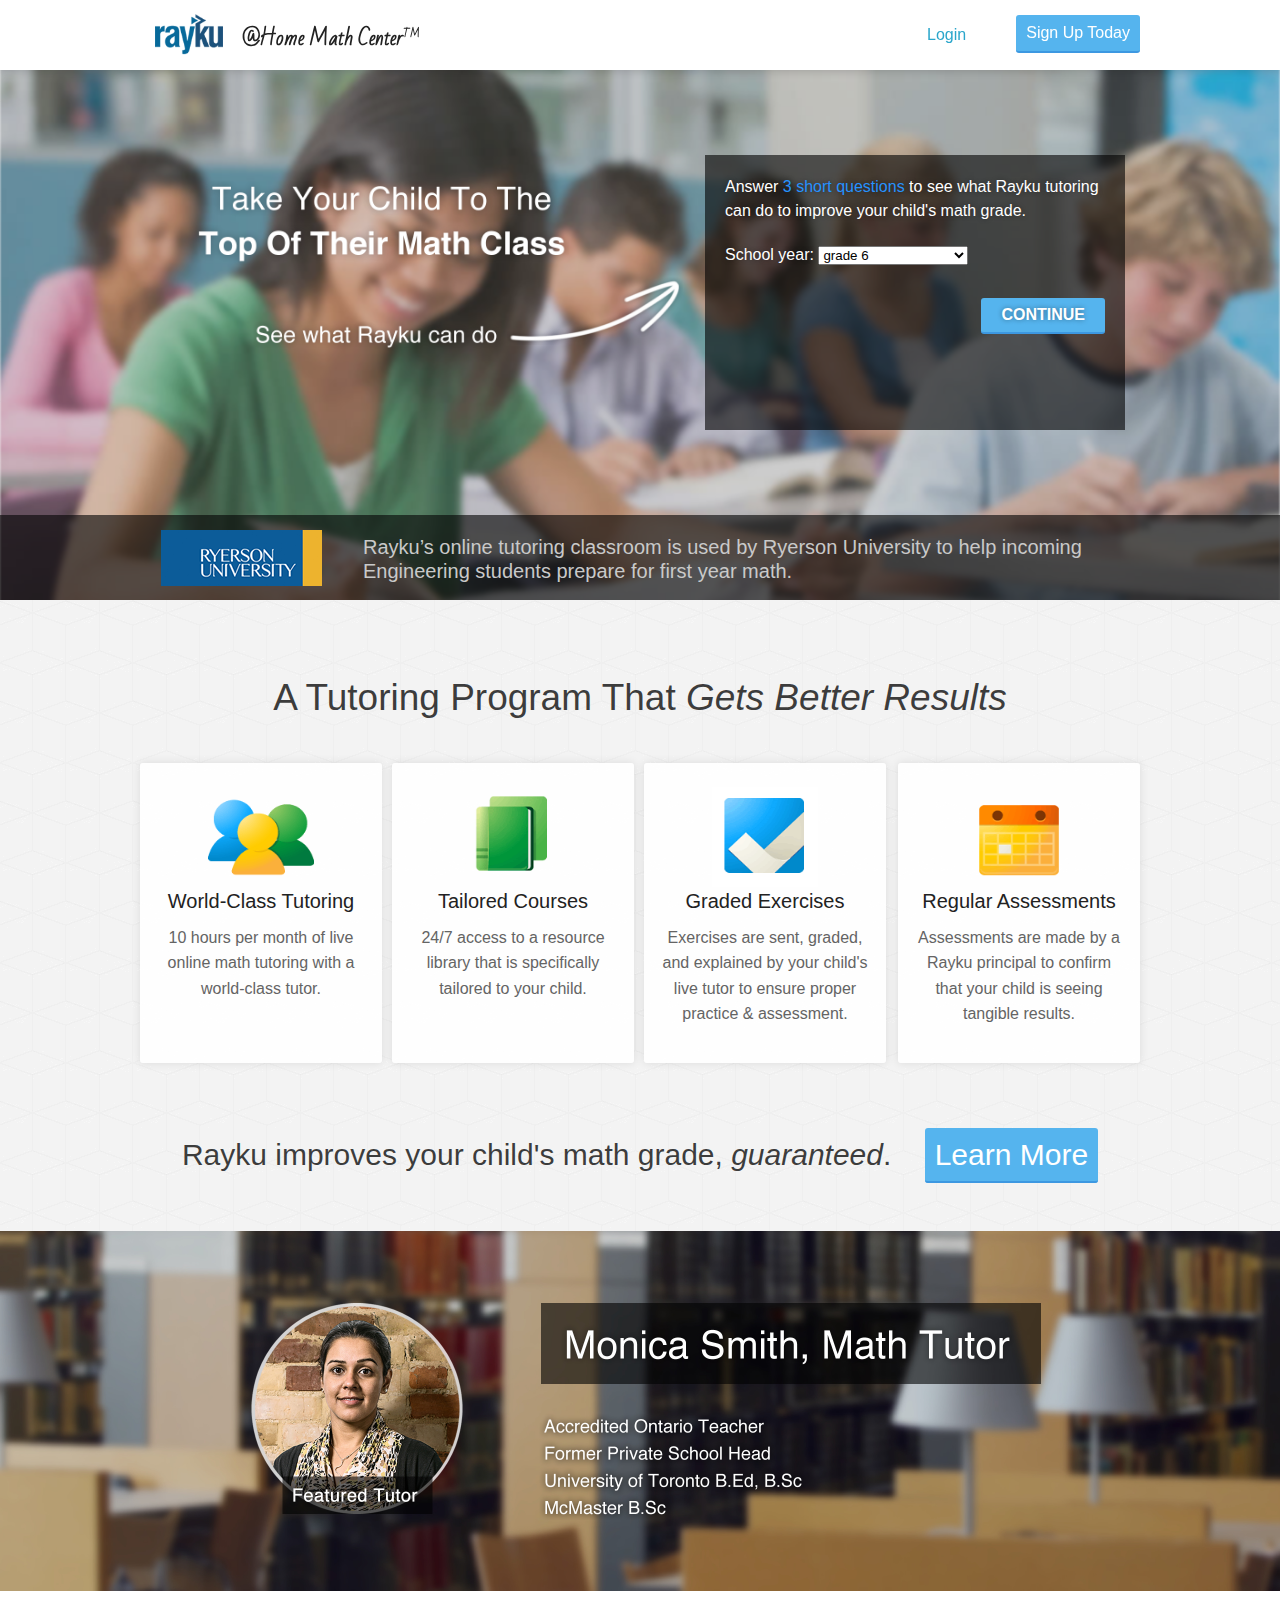
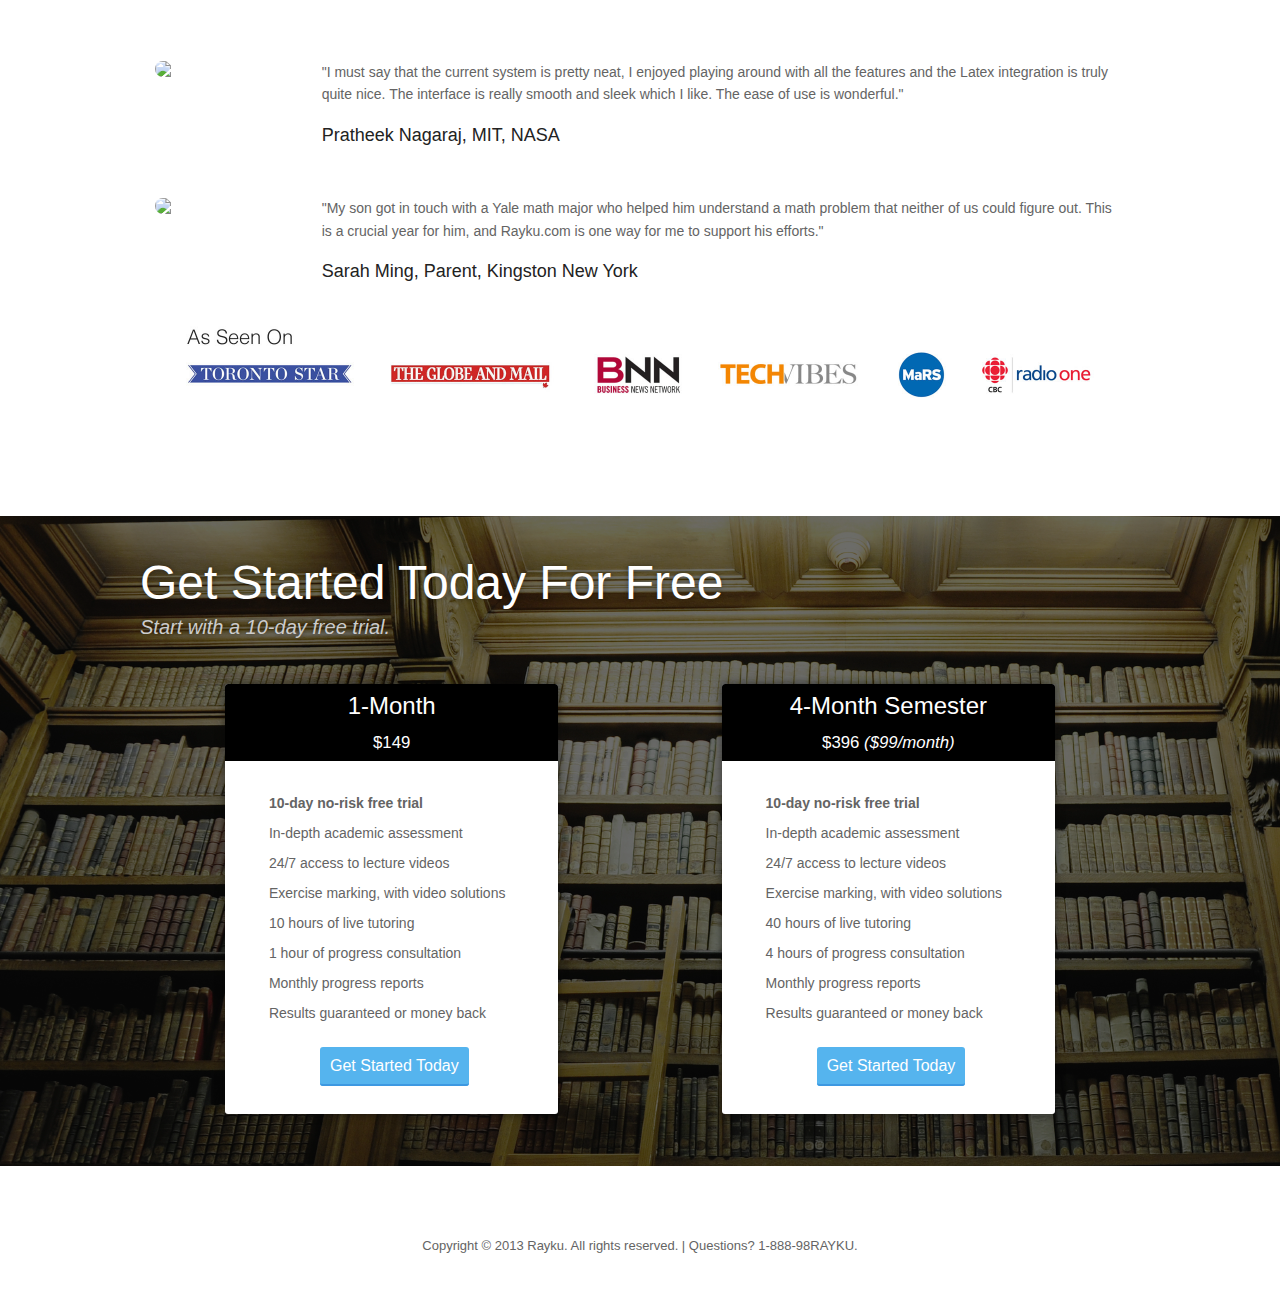
==== index.html @ 599d61e3 "Pushing changes from production to git" ====
<!DOCTYPE html>
<html>
    <head>
    <meta charset="utf-8">
    <title>Online Math Tutoring with Rayku @Home Math Center</title>

    <!-- Set the viewport width to device width for mobile -->
    <meta name="viewport" content="width=device-width, initial-scale=1.0" />

    <!-- Included CSS Files -->
    <link href='http://fonts.googleapis.com/css?family=Italianno' rel='stylesheet' type='text/css'>
    <link href='http://fonts.googleapis.com/css?family=Dr+Sugiyama' rel='stylesheet' type='text/css'>
    <link href="css/foundation.css" rel="stylesheet" type="text/css" />
    <link href="css/stylesheet.css" rel="stylesheet" type="text/css" />
    <link href="css/survey.css" rel="stylesheet" type="text/css" />
    <link href="//netdna.bootstrapcdn.com/font-awesome/3.2.1/css/font-awesome.css" rel="stylesheet">
    <link href='http://fonts.googleapis.com/css?family=Bad+Script' rel='stylesheet' type='text/css'>

    <!-- Included JS Files -->
    <script src="//ajax.googleapis.com/ajax/libs/jquery/1.10.2/jquery.min.js"></script>
    <script src="js/survey.js"></script>

    <!-- IE Fix for HTML5 Tags -->
    <!--[if lt IE 9]>
		<script src="http://html5shiv.googlecode.com/svn/trunk/html5.js"></script>
	<![endif]-->
    <script>
      (function(i,s,o,g,r,a,m){i['GoogleAnalyticsObject']=r;i[r]=i[r]||function(){
      (i[r].q=i[r].q||[]).push(arguments)},i[r].l=1*new Date();a=s.createElement(o),
      m=s.getElementsByTagName(o)[0];a.async=1;a.src=g;m.parentNode.insertBefore(a,m)
      })(window,document,'script','//www.google-analytics.com/analytics.js','ga');

      ga('create', 'UA-43424552-1', 'rayku.com');
      ga('send', 'pageview');

    </script>
    </head>
    <body>
<!-- ClickTale Top part -->
<script type="text/javascript">
var WRInitTime=(new Date()).getTime();
</script>
<!-- ClickTale end of Top part -->
<div class="container">
      <header id="header">
    <div class="row">
          <div class="large-5 columns logo">
        <h3 style="font-size:20px;"><img src="img/logo.png" width="79px" height="46px" style="margin-right:8px;">@Home Math Center<sup style="font-size:10px;">TM</sup></h3>
      </div>
          <div class="large-5 large-offset-2 columns button-hold"><a data-reveal-id="registerModal" class="signup-button" style="margin-left:50px;float:right;">Sign Up Today</a> <span style="line-height:40px;"><a href="http://rayku.com/login" target="_blank">Login</a></span> </div>
        </div>
  </header>
      <section id="banner">
    <div class="banner-area"> <img src="img/children.jpg"> </div>
  </section>
      <section id="banner-overlay">
    <div class="row">
          <div class="large-6 columns"><img src="img/seewhat.png" style="position:absolute;left:10%;margin-top:50px;width:500px;"></div>
          <div class="large-6 overlay-text columns" style="width:500px;">
        <div id="questions">
              <div id="question1">
            <p>Answer <span class="blue">3 short questions</span> to see what Rayku tutoring can do to improve your child's math grade.</p>
            <p>School year:
                  <select name="act_school_year" act="true">
                <option value="9">grade 6</option>
                <option value="9">grade 7</option>
                <option value="9">grade 8</option>
                <option value="9">grade 9</option>
                <option value="10">grade 10</option>
                <option value="11">grade 11</option>
                <option value="11">grade 12</option>
              </select>
                  <input type="hidden" name="school_year" value="" />
                </p>
            <p><a class="continue-button" id="continue1">CONTINUE</a></p>
          </div>
              <div id="question2" class="hide">
            <p>My child is currently getting a
                  <select name="act_child_get" act="true">
                <option value="D-">D-</option>
                <option value="D">D</option>
                <option value="D+">D+</option>
                <option value="C-">C-</option>
                <option value="C">C</option>
                <option value="C+">C+</option>
                <option value="B-">B-</option>
                <option value="B">B</option>
                <option value="B+">B+</option>
                <option value="A-">A-</option>
                <option value="A">A</option>
              </select>
                  <input type="hidden" name="child_get" value=""/>
                  in their math class, and is trying to get to
                  <select name="act_child_want" act="true">
                <option value="D">D</option>
                <option value="D+">D+</option>
                <option value="C-">C-</option>
                <option value="C">C</option>
                <option value="C+">C+</option>
                <option value="B-">B-</option>
                <option value="B">B</option>
                <option value="B+">B+</option>
                <option value="A-">A-</option>
                <option value="A">A</option>
                <option value="A+">A+</option>
              </select>
                  <input type="hidden" name="child_want" value=""/>
                </p>
            <p><a class="continue-button" id="continue2">CONTINUE</a><a class="back-button" id="back2">BACK</a></p>
          </div>
              <div id="question3" class="hide">
            <p>My child can commit up to
                  <select name="act_child_commit" act="true">
                <option value="1">1 hour</option>
                <option value="2.5">2.5 hours</option>
                <option value="5">5 hours</option>
              </select>
                  <input type="hidden" name="child_commit" value=""/>
                  per week for tutoring.</p>
            <p><a class="continue-button" id="continue3">FINISH</a><a class="back-button" id="back3">BACK</a></p>
          </div>
              <div id="results" class="hide">
            <h4>With Rayku Tutoring, take your child from</h4>
            <h5><span id="show_child_get">B-</span> to <span id="show_child_want">B+</span> in <span id="show_time">3 months</span>*</h5>
            <p class="info">Rayku takes a scientific approach to help your child improve their grades, <em>or your money back</em>.</p>
            <p class="info">Try Rayku @Home Math Center<sup style="font-size:10px">TM</sup> <strong>for free for the first 10 days</strong>, and begin improving your child's math grade.</p>
            <p style="margin-top:25px;"><a data-reveal-id="registerModal" class="signup-button">Start Today</a> &nbsp;&nbsp;&nbsp;<a class="learn-more-button" id="learnmore" href="#marketing">Learn More</a></p>
          </div>
            </div>
        <div id="disclaimer">
              <p>*This is a preliminary assessment based on limited variables, and should be used for
            informational purposes only. A full assessment will be done by a Rayku tutor.</p>
            </div>
      </div>
        </div>
  </section>
      <section id="banner-overlay-logos">
    <div class="row">
          <div class="large-12 columns">
        <ul id="bottom-banners">
              <li class="hide"> <img src="img/bottom-banners/kangaroo.png" > <span>Kangaroo Math Contest is using Rayku’s online tutoring classroom to deliver online sessions to 3000 students across Canada.</span> </li>
              <li class="active"> <img src="img/bottom-banners/ryerson.png" > <span>Rayku’s online tutoring classroom is used by Ryerson University to help incoming Engineering students prepare for first year math.</span> </li>
            </ul>
      </div>
        </div>
  </section>
      <section id="marketing">
    <div class="row our-features">
          <h2 style="color: rgba(10, 10, 10, 0.8);font-weight: 200;text-align:center;padding:20px 0">A Tutoring Program That <em>Gets Better Results</em></h2>
          <div class="large-3 columns feature" style="margin-right:10px">
        <h3><img src="img/tutor-icon.png" style="height:100px;padding:0"><br>
        World-Class Tutoring</h3>
        <p>10 hours per month of live online math tutoring with a world-class tutor.</p>
      </div>
          <div class="large-3 columns feature" style="margin-right:10px">
        <h3><img src="img/material-icon.png" style="height:100px;padding:0"><br>
        Tailored Courses</h3>
        <p>24/7 access to a resource library that is specifically tailored to your child.</p>
      </div>
          <div class="large-3 columns feature feature-center" style="margin-right:10px">
          <h3><img src="img/marked-icon.png" style="height:100px;padding:0"><br>
          Graded Exercises</h3>
        <p>Exercises are sent, graded, and explained by your child's live tutor to ensure proper practice & assessment.</p>
      </div>
          <div class="large-3 columns feature">
        <h3><img src="img/assessment-icon.png" style="height:100px;padding:0"><br>
        Regular Assessments</h3>
        <p>Assessments are made by a Rayku principal to confirm that your child is seeing tangible results.</p>
      </div>
        </div>
            <section id="testimonial">
          <div class="large-12 columns description">
          <h2 style="font-size:30px;">Rayku improves your child's math grade, <em>guaranteed</em>. &nbsp;&nbsp; <a data-reveal-id="loginModal" class="signup-button">Learn More</a></h2>
      </div>
        </section>
  </section>
      <section id="testament"> </section>
      <section id="tests" style="height:525px;">
    <div class="row" style="padding:30px 0">
          <div class="large-2 columns test-image"> <img src="http://www.rayku.com/bundles/raykupage/images/prf_3.png"> </div>
          <div class="large-10 columns test-text">
        <p>"I must say that the current system is pretty neat, I enjoyed playing around with all the features and the Latex integration is truly quite nice. The interface is really smooth and sleek which I like. The ease of use is wonderful."</p>
        <h5>Pratheek Nagaraj, MIT, NASA</h5>
      </div>
        </div>
    <div class="row" style="padding:10px 0 0 0">
          <div class="large-2 columns test-image"> <img src="http://www.rayku.com/bundles/raykupage/images/sarah-icon.png"> </div>
          <div class="large-10 columns test-text">
        <p>"My son got in touch with a Yale math major who helped him understand a math problem that neither of us could figure out. This is a crucial year for him, and Rayku.com is one way for me to support his efforts."</p>
        <h5>Sarah Ming, Parent, Kingston New York</h5>
      </div>
        </div>
    <div align="center"> <img src="img/media.jpg" style="height:125px;"> </div>
  </section>
      <section id="subscription">
    <div class="subscription-overlay">
          <div style="width:1000px;margin:auto">
        <h3>Get Started Today For Free<br>
              <em style="font-size:20px;color:#CCC">Start with a 10-day free trial.</em></h3>
        <div class="row">
              <div class="large-4 columns pricing first">
            <h6>1-Month<br>
                  <span>$149</span></h6>
            <ul>
                  <li><i class="icon-check-sign"></i> &nbsp;<strong>10-day no-risk free trial</strong></li>
                  <li><i class="icon-check-sign"></i> &nbsp;In-depth academic assessment</li>
                  <li><i class="icon-check-sign"></i> &nbsp;24/7 access to lecture videos</li>
                  <li><i class="icon-check-sign"></i> &nbsp;Exercise marking, with video solutions</li>
                  <li><i class="icon-check-sign"></i> &nbsp;10 hours of live tutoring</li>
                  <li><i class="icon-check-sign"></i> &nbsp;1 hour of progress consultation</li>
                  <li><i class="icon-check-sign"></i> &nbsp;Monthly progress reports</li>
                  <li><i class="icon-check-sign"></i> &nbsp;Results guaranteed or money back</li>
                </ul>
            <a class="signup-button" data-reveal-id="registerModal">Get Started Today</a> </div>
              <div class="large-4 columns pricing second">
            <h6>4-Month Semester<br>
                  <span>$396<em> ($99/month)</em></span></h6>
            <!--<h5><center>Back to school promotion for first 20 students</center></h5>-->
            <ul>
                  <li><i class="icon-check-sign"></i> &nbsp;<strong>10-day no-risk free trial</strong></li>
                  <li><i class="icon-check-sign"></i> &nbsp;In-depth academic assessment</li>
                  <li><i class="icon-check-sign"></i> &nbsp;24/7 access to lecture videos</li>
                  <li><i class="icon-check-sign"></i> &nbsp;Exercise marking, with video solutions</li>
                  <li><i class="icon-check-sign"></i> &nbsp;40 hours of live tutoring</li>
                  <li><i class="icon-check-sign"></i> &nbsp;4 hours of progress consultation</li>
                  <li><i class="icon-check-sign"></i> &nbsp;Monthly progress reports</li>
                  <li><i class="icon-check-sign"></i> &nbsp;Results guaranteed or money back</li>
                </ul>
            <a class="signup-button" data-reveal-id="registerModal">Get Started Today</a> </div>
            </div>
      </div>
        </div>
  </section>
    </div>
<footer id="footer">
      <div class="row">
    <div class="large-12 columns" style="padding-top:50px;padding-bottom:20px;">
          <p>Copyright © 2013 Rayku. All rights reserved. | Questions? 1-888-98RAYKU.</p>
        </div>
  </div>
    </footer>
<div id="loginModal" class="reveal-modal medium" style="width:800px;">
      <div class="row login-body">
    <div class="large-12 columns" style="font-size:15px;line-height:20px;">
          <div style="width:720px;height:80px;box-shadow:0 0 5px #C00;margin-bottom:30px;">
        <div style="padding:20px 20px;margin:10px 10px 0 0;float:left;width:150px;background:#C00;color:#FFF;font-size:20px;">The Problem</div>
        <div style="padding:20px 10px;float:left;width:550px;">
              <p>Students struggle with improving their grades because they have not been properly taught the <strong>fundamental principles of math</strong> from previous grades.</p>
            </div>
        <div style="clear:all"></div>
      </div>
          <p>Rayku's program tutoring takes a scientific approach that is catered to your child's unique learning blueprint - all built around world-class tutors.</p>
          <img src="img/screen.jpg" style="height:200px;margin-right:30px;float:left;">
          <div style="height:250px;">
        <h2 style="font-size:28px;font-weight:normal;">Tailored Resources</h2>
        <p>Lesson plans are tailored to your child, and consumed during their own time or with a live tutor.<br>
              <br>
              <strong>Regular assessments and a feedback cycle</strong> ensures that your child fundamentally grasps concepts, before they are introduced to more advanced topics.</p>
      </div>
          <img src="img/screen2.jpg" style="height:200px;margin-left:30px;float:right;">
          <div style="height:250px;">
        <h2 style="font-size:28px;font-weight:normal;">Smart Live Tutoring</h2>
        <p>Rayku tutoring is done in your home, using our proprietary online classroom.<br>
              <br>
              This allows you to <strong>book flexible hours</strong> that fit your child's schedule, and allows us to monitor engagement and give constructive feedback.</p>
      </div>
          <p style="color:#999"><img src="img/ryerson.jpg" style="margin-right:30px;float:left;height:50px;"><em>Rayku's whiteboard tutoring technology is used by Ryerson University to help incoming Engineering students prepare for first year University math.</em></p>
          <p style="text-align:center;font-size:18px;margin-top:60px;">Your child improves their grade, or your money back.&nbsp;&nbsp; <a data-reveal-id="registerModal" class="signup-button">Get Started Today</a></p>
        </div>
  </div>
      <a class="close-reveal-modal">&#215;</a> </div>
<div id="registerModal" class="reveal-modal small">
      <div class="row">
    <center>
          <img src="img/signup.jpg">
        </center>
  </div>
      <div class="row register-body">
    <div class="large-12 columns">
          <form class="custom" method="post" action="mail.php">
        <div class="row">
              <label>Name*</label>
              <input type="text" name="name">
            </div>
        <div class="row">
              <label>Email*</label>
              <input type="text" name="email">
            </div>
        <div class="row">
              <label>Phone Number*</label>
              <input type="text" name="phone">
            </div>
        <div class="row">
              <label>School Grade of your Child*</label>
              <input type="text" name="grade">
            </div>
        <div class="row register-area">
              <style>
					input[type="submit"]{
						outline: :none;
						border:none;
						padding: 10px;
						border-bottom: 2px solid rgba(61, 152, 225,1);
						border-radius: 3px;
					}
					</style>
              <input type="submit" class="signup-button" value="Sign Up">
              <p style="line-height:20px;"><br>
            Questions? You can call us at any time at 1-888-987-2958.</p>
            </div>
      </form>
        </div>
  </div>
      <a class="close-reveal-modal">&#215;</a> </div>
<script type="text/javascript">
setTimeout(function(){var a=document.createElement("script");
var b=document.getElementsByTagName("script")[0];
a.src=document.location.protocol+"//dnn506yrbagrg.cloudfront.net/pages/scripts/0003/8331.js?"+Math.floor(new Date().getTime()/3600000);
a.async=true;a.type="text/javascript";b.parentNode.insertBefore(a,b)}, 1);
</script> 
<script src="//ajax.googleapis.com/ajax/libs/angularjs/1.1.5/angular.min.js"></script> 
<script src="js/app.js"></script> 
<script src="js/services.js"></script> 
<script src="js/controllers.js"></script> 
<script src="js/filters.js"></script> 
<script src="js/directives.js"></script> 
<script src="//ajax.googleapis.com/ajax/libs/jquery/1.9.1/jquery.min.js"></script> 
<script type="http://www.rayku.com/bundles/raykupage/js/script.js"></script> 
<script>
    document.write('<script src=' +
    ('__proto__' in {} ? 'foundation/js/vendor/zepto' : 'foundation/js/vendor/jquery') +
    '.js><\/script>')
    </script> 
<script src="foundation/js/foundation/foundation.js"></script> 
<script src="foundation/js/foundation/foundation.alerts.js"></script> 
<script src="foundation/js/foundation/foundation.clearing.js"></script> 
<script src="foundation/js/foundation/foundation.cookie.js"></script> 
<script src="foundation/js/foundation/foundation.dropdown.js"></script> 
<script src="foundation/js/foundation/foundation.forms.js"></script> 
<script src="foundation/js/foundation/foundation.joyride.js"></script> 
<script src="foundation/js/foundation/foundation.magellan.js"></script> 
<script src="foundation/js/foundation/foundation.orbit.js"></script> 
<script src="foundation/js/foundation/foundation.placeholder.js"></script> 
<script src="foundation/js/foundation/foundation.reveal.js"></script> 
<script src="foundation/js/foundation/foundation.section.js"></script> 
<script src="foundation/js/foundation/foundation.tooltips.js"></script> 
<script src="foundation/js/foundation/foundation.topbar.js"></script> 
<script>
        $(document).foundation();
    </script> 
<!-- ClickTale Bottom part -->

<script type='text/javascript'>
// The ClickTale Balkan Tracking Code may be programmatically customized using hooks:
// 
//   function ClickTalePreRecordingHook() { /* place your customized code here */  }
//
// For details about ClickTale hooks, please consult the wiki page http://wiki.clicktale.com/Article/Customizing_code_version_2

document.write(unescape("%3Cscript%20src='"+
(document.location.protocol=='https:'?
"https://clicktalecdn.sslcs.cdngc.net/www07/ptc/e8d33456-8bc5-4579-9eec-8d74f4110b65.js":
"http://cdn.clicktale.net/www07/ptc/e8d33456-8bc5-4579-9eec-8d74f4110b65.js")+"'%20type='text/javascript'%3E%3C/script%3E"));
</script>

<!-- ClickTale end of Bottom part -->
</body>
</html>
---- css/stylesheet.css ----
html {
    margin: 0;
    padding: 0;
}

body {
    font-family: "HelveticaNeue-Light", "Helvetica Neue Light", "Helvetica Neue", Helvetica, Arial, sans-serif;
    font-weight: 200;
    color: rgba(100, 100, 100, 1);
    margin: 0;
    padding: 0;
    background: rgba(250, 250, 250, 1);
}

@font-face {
    font-family: 'WebSymbolsRegular';
    src: url('../fonts/websymbols-regular-webfont.eot');
    src: url('../fonts/websymbols-regular-webfont.eot?#iefix') format('embedded-opentype'), url('../fonts/websymbols-regular-webfont.woff') format('woff'), url('../fonts/websymbols-regular-webfont.ttf') format('truetype'), url('../fonts/websymbols-regular-webfont.svg#WebSymbolsRegular') format('svg');
    font-weight: normal;
    font-style: normal;

}

.icons {
    font-family: 'WebSymbolsRegular';
}

.container {
    background: url('../img/cubes.png');
}

#loginModal input[type="text"], #loginModal input[type="password"] {
    padding: 15px;
}

#loginModal .login-body {
    margin-top: 25px;
}

#loginModal .login-area {
    margin-top: 15px;
}

#loginModal .login-area p {
    float: right;
    margin-top: -5px;
}

#registerModal input[type="text"], #loginModal input[type="password"] {
    padding: 15px;
}

#registerModal .register-body {
    margin-top: 25px;
}

#registerModal .register-body .user-choice {
    margin-bottom: 20px;
}

#registerModal .register-area {
    margin-top: 15px;
}

#registerModal .register-area p {
    float: right;
    margin-top: -5px;
}

#redirectModal h4 {
    font-weight: 200;
    font-size: 16px;
    padding: 5px;
}

#donateModal .donate-area {
    margin-top: 20px;
}

#donateModal .donate-area img {
    width: 30%;
    float: right;
}

/***********************
Header
************************/
#header {
    position: fixed;
    top: 0;
    width: 100%;
    height: 70px;
    background: rgba(255, 255, 255, 1);
    box-shadow: 0 0 10px rgba(10, 10, 10, 0.2);
    padding: 20px;
    padding-top: 15px;
    z-index: 4;
}

.logo h3 {
    font-family: 'Bad Script', cursive;
    position: relative;
    top: -5px;
}

#header .button-hold {
    padding: 0;
}

#header .button-hold a {
    float: right;
    margin-left: 10px;
}

#header .search input[type="text"] {
    padding: 18px 10px;
}

#header .navigation ul {
    list-style: none;
    padding: 10px;
}

#header .navigation ul li {
    display: inline;
    margin-right: 15px;
}

#header .navigation ul li a {
    color: rgba(10, 10, 10, 0.7);
}

#header .navigation ul li a:hover {
    text-decoration: underline;
}

.login-button {
    background: rgba(243, 107, 107, 1);
    color: rgba(255, 255, 255, 1);
    padding: 10px;
    border-bottom: 2px solid rgba(195, 88, 65, 1);
    border-radius: 3px;
}

.signup-button {
    background: rgba(85, 180, 238, 1);
    color: rgba(255, 255, 255, 1);
    padding: 10px;
    border-bottom: 2px solid rgba(61, 152, 225, 1);
    border-radius: 3px;
}

/***********************
Banner
************************/
#banner {
    position: relative;
    top: 0;
    z-index: 2;
    width: 100%;
    height: 600px;
    overflow: hidden;
}

#banner img {
    width: 100%;
    position: relative;
    top: 0px;
    -webkit-filter: blur(1px);
    -moz-filter: blur(1px);
    -o-filter: blur(1px);
    -ms-filter: blur(1px);
    filter: blur(1px);
}

#banner .signup-form {
    position: absolute;
    margin-top: -100px;
}

#banner .signup-form .input-holder {
    padding: 20px;
    padding-bottom: 5px;
    background: rgba(255, 255, 255, 0.8);
    box-shadow: 0 0 10px rgba(10, 10, 10, 0.2);
    border-top-right-radius: 3px;
    border-bottom-right-radius: 3px;
}

#banner .signup-form .input-holder input[type="text"] {
    padding: 18px 10px;
}

#banner .signup-form .input-holder a.signup-button {
    position: relative;
    top: 10px;
}

#banner .signup-form form {

}

/***********************
Banner overlay
************************/
#banner-overlay {
    display: block;
    position: absolute;
    top: 0;
    z-index: 2;
    width: 100%;
    height: 515px;
    overflow: hidden;
    background: rgba(255, 255, 255, 0.15);
    padding: 125px 100px;
}

#banner-overlay .overlay-text h3, #banner-overlay .overlay-text p {
    color: rgba(255, 255, 255, 1);
    font-weight: 300;
    text-shadow: 0 0 5px rgba(10, 10, 10, 0.4);
}

#banner-overlay .overlay-text h3 {
    background: rgba(30, 30, 30, 0.8);
    font-size: 2.5em;
    padding: 10px 20px;
    margin-top: 30px;
}

#banner-overlay-logos {
    display: block;
    position: absolute;
    top: 515px;
    z-index: 2;
    width: 100%;
    height: 85px;
    overflow: hidden;
    background: rgba(27, 27, 27, 0.68);
    padding: 10px 0px;
}

/***********************
Testimonial
************************/
#testimonial {
    background: rgba(255, 255, 255, 1);
}

#testimonial .description {
    text-align: center;
    padding: 20px 40px 40px 40px;
}

#testimonial .description h2 {
    color: rgba(10, 10, 10, 0.8);
    font-weight: 200;
}

#testimonial .description p {
    color: rgba(10, 10, 10, 0.6);
    font-weight: 200;
    font-size: 18px;
    text-align: left
}

/***********************
Marketing
************************/
#marketing {
    /*background: url('/img/classroom-students.jpg');*/
    font-size: 1em;
    padding: 0px 0;
}

#marketing .our-features {
    padding: 45px 0 45px 0;
}

#marketing .feature {
    position: relative;
    width: 242px;
    height: 300px;
    padding-left: 15px;
    padding-right: 15px;
    padding-top: 20px;
    padding-bottom: 40px;
    border-radius: 3px;
}

#marketing .feature:last-child {
    margin-right: 0;
    position: relative;
}

#marketing .feature h3 {
    text-align: center;
    font-weight: 200;
    font-size: 20px;
}

#marketing .feature p {
    text-align: center;
}

#marketing .feature a {
    position: relative;
    top: 25px;
    text-align: center;
}

#marketing .feature .marketing-image {
    position: relative;
    left: 38%;
    margin-bottom: 10px;
}

#marketing .feature .marketing-image i {
    font-size: 4em;
}

#marketing .feature img {
    padding: 20px;
    width: 50%;
}

#marketing .feature {
    background: rgba(255, 255, 255, 0.9);
    box-shadow: 0 0 10px rgba(10, 10, 10, 0.1);
}

/***********************
Testament
************************/
#testament {
    position: relative;
    top: 0;
    z-index: 2;
    width: 100%;
    height: 360px;
    overflow: hidden;
    background: url('../img/library-desk.jpg') center no-repeat #333;
    background-size: auto 360px;
}

/***********************
Tests
************************/
#tests {
    position: relative;
    top: 0;
    background: rgba(255, 255, 255, 1);
    z-index: 3;
    width: 100%;
    height: 300px;
    overflow: hidden;
    padding: 30px 0;
    padding-top: 40px;
}

#tests .test-image:first-child {
    margin-bottom: 25px;
}

#tests .test-image img {
    width: 100px;
    border-radius: 85px;
}

#tests .test-text p {
    font-size: 14px;
}

#tests .test-text h5 {
    font-weight: 300;
}

/***********************
Subscription
************************/
#subscription {
    background: url('../img/library-shelf.jpg');
    position: relative;
    top: 0;
    z-index: 2;
    width: 100%;
    height: 750px;
    margin-top: -100px;
    overflow: hidden;
}

.subscription-overlay {
    display: block;
    position: absolute;
    top: 0;
    z-index: 2;
    width: 100%;
    height: 750px;
    overflow: hidden;
    background: rgba(10, 10, 10, 0.6);
    padding: 140px 100px;
}

.subscription-overlay h3 {
    color: rgba(255, 255, 255, 1);
    font-size: 3em;
    font-weight: 300;
    text-shadow: 0 0 5px rgba(10, 10, 10, 0.4);
    line-height: 35px;
}

.subscription-overlay h5 {
    color: rgba(255, 255, 255, 1);
    font-size: 13px;
    font-weight: 300;
    text-shadow: 0 0 5px rgba(10, 10, 10, 0.4);
    background: rgba(202, 0, 9, 1);
    padding: 10px;
}

.subscription-overlay .pricing {
    background: rgba(255, 255, 255, 1);
    padding: 0;
    padding-bottom: 40px;
    position: relative;
    top: 15px;
    border-radius: 3px;
    box-shadow: 0 0 10px rgba(10, 10, 10, 0.6);
}

.subscription-overlay .pricing h6 {
    background: rgba(0, 0, 0, 1);
    color: rgba(255, 255, 255, 1);
    text-shadow: 0 0 5px rgba(10, 10, 10, 0.4);
    font-weight: 300;
    font-size: 1.5em;
    padding: 5px 10px;
    text-align: center;
    position: relative;
    top: -5px;
    border-top-right-radius: 3px;
    border-top-left-radius: 3px;
}

.subscription-overlay .pricing h6 span {
    font-size: 0.7em;
}

.subscription-overlay .pricing h6 span.strike {
    text-decoration: line-through;
    color: rgba(202, 0, 9, 1);
}

.subscription-overlay .pricing ul {
    list-style: none;
    padding: 10px 40px;
}

.subscription-overlay .pricing ul li {
    font-size: 14px;
    line-height: 30px;
}

.subscription-overlay .pricing.first {
    position: relative;
    right: -85px;
}

.subscription-overlay .pricing.second {
    position: relative;
    left: -85px;
}

.subscription-overlay .pricing a.signup-button {
    position: relative;
    left: 95px;
}

/***********************
SociaMedial 
************************/
#socialmedia {
    background: rgba(243, 107, 107, 1);
    padding: 60px 0;
    padding-bottom: 40px;
}

#socialmedia .social-icons {
    width: 33.3%;
    margin: 0 auto;
}

#socialmedia p {
    text-align: center;
}

#socialmedia i {
    font-size: 3.5em;
    color: rgba(255, 255, 255, 0.9);
    margin: 0 15px;
}

#socialmedia i:hover {
    text-shadow: 0 0 10px rgba(10, 10, 10, 0.2);
}

/***********************
Footer
************************/
#footer {
    position: relative;
    background: rgba(255, 255, 255, 1);
}

#footer p {
    padding: 20px 0;
    padding-bottom: 0;
    font-size: 13px;
    font-weight: 400;
    text-align: center;
}

#footer p a:hover {
    text-decoration: underline;
}

/***********************
DONOR PAGE
************************/

/***********************
Vesteelist
************************/
#vesteelist {
    position: relative;
    top: 70px;
}

#vesteelist .vestee-container {
    background: rgba(255, 255, 255, 1);
    padding: 10px;
    box-shadow: 0 0 10px rgba(10, 10, 10, 0.1);
}

#vesteelist .filter {
    background: rgba(255, 255, 255, 1);
    padding: 0 20px;
}

#vesteelist .filter h3, #vesteelist .list-header h3 {
    font-weight: 200;
    border-bottom: 1px solid rgba(221, 221, 221, 1);
    padding: 5px;
}

#vesteelist .filter ul {
    list-style: none;
}

#vesteelist .filter ul li {
    font-size: 12px;
}

#vesteelist .filter ul li a {
    color: rgba(10, 10, 10, 0.8);
}

#vesteelist .list-header h3 span {
    color: rgba(85, 180, 238, 1);
}

#vesteelist .profile-info {
    background: rgba(255, 255, 255, 0.9);
    border-bottom: 1px solid rgba(221, 221, 221, 1);
    padding: 10px;
}

#vesteelist .profile-info:last-child {
    border-bottom: none;
}

#vesteelist .profile-image {
    padding: 5px;
    margin: 0;
}

#vesteelist .profile-image img {
    border-radius: 75px;
}

#vesteelist .profile-details ul {
    padding: 10px;
    padding-bottom: 0;
    list-style-type: none;
}

#vesteelist .profile-details ul li {
    font-size: 14px;
}

#vesteelist .profile-details ul li.vestee-name span.view-profile {
    float: right;
}

#vesteelist .profile-details ul li.vestee-name span.raised {
    font-size: 12px;
}

#vesteelist .profile-details ul li.vestee-name span.so-far {
    color: rgb(197, 25, 32);
    font-size: 16px;
}

#vesteelist .profile-details ul li.vestee-name span.goal {
    color: rgb(9, 141, 7);
    font-size: 16px;
}

#vesteelist .profile-details ul li.education {
    color: rgba(85, 180, 238, 1);
    font-size: 11px;
}

#vesteelist .profile-details ul li.desc p {
    padding-top: 5px;
    font-size: 12px;
}

#vesteelist .profile-details ul li.progress-bar, #vesteelist .profile-details ul li.progress-bar img {
    margin: 0;
    padding: 0;
}

#vesteelist .profile-details ul li.progress-bar img {
    width: 100%;
    height: 20px;
    position: relative;
    top: -15px;
    left: -10px;
    margin-bottom: -20px;
}

#vesteelist .profile-details ul li:first-child {
    font-size: 22px;
    font-weight: 500;
    margin-bottom: 10px;
    border-bottom: 1px dashed rgba(221, 221, 221, 1);
}

#donor-footer {
    position: relative;
    top: 70px;
    background: rgba(38, 38, 38, 1);
    border-top: 1px solid rgba(68, 68, 68, 1);
}

#donor-footer p {
    padding: 20px 0;
    padding-bottom: 0;
    font-size: 13px;
    font-weight: 400;
    text-align: center;
}

#donor-footer p a:hover {
    text-decoration: underline;
}

/***********************
PROFILE PAGE
************************/

/***********************
profile
************************/
#profile {
    position: relative;
    top: 70px;
}

#profile .profile-container {
    background: rgba(255, 255, 255, 1);
    padding: 10px;
    box-shadow: 0 0 10px rgba(10, 10, 10, 0.1);
}

#profile .profile-container .profile-image {
    padding: 5px;
    margin: 0;
}

#profile .profile-container .profile-image img {
    border-radius: 115px;
}

#profile .profile-container .profile-details ul {
    padding: 10px;
    padding-bottom: 0;
    list-style-type: none;
}

#profile .profile-container .profile-details ul li.vestee-name {
    color: rgba(85, 180, 238, 1);
    font-size: 30px;
    font-weight: 500;
    margin-bottom: 10px;
}

#profile .profile-container .profile-details ul li.vestee-name img {
    margin-top: 15px;
}

#profile .profile-container .profile-details ul li.vestee-name a.donate-button {
    font-size: 16px;
    float: right;
}

#profile .profile-container .profile-details ul li.vestee-name img {
    margin-left: -10px;
    width: 100%;
}

#profile .profile-container .profile-details ul li.university span {
    font-style: italic;
}

#profile .profile-container .profile-details ul li.desc p {
    padding-top: 5px;
    font-size: 14px;
}

#profile .profile-container .timeline {
    margin-top: 15px;
    margin-bottom: 25px;
}

#profile .profile-container .wishlist h3 {
    font-size: 20px;
    font-weight: 200;
    border-bottom: 1px dashed rgba(221, 221, 221, 1);
    padding: 5px;
}

#profile .profile-container .wishlist h3 a {
    color: rgba(10, 10, 10, 1);
}

#profile .profile-container .wishlist ul {
    list-style: none;
}

#profile .profile-container .wishlist ul li img {
    width: 20%;
}

#profile .profile-container .wishlist ul li a {
    font-size: 14px;
    color: rgba(10, 10, 10, 0.6);
}

#profile .profile-container .wishlist ul li a:hover {
    text-decoration: underline;
}

#profile .profile-container .user-about h3 {
    color: rgba(85, 180, 238, 1);
    font-size: 20px;
    font-weight: 200;
    padding-bottom: 10px;
    border-bottom: 1px dashed rgba(221, 221, 221, 1);
}

#profile .profile-container .user-about h4 {
    color: rgba(10, 10, 10, 0.6);
    font-size: 16px;
    font-weight: 200;
    font-style: italic;
}

#profile .profile-container .user-about ul {
    list-style: none;
}

#profile .profile-container .user-about p {
    font-size: 13px;
}

#profile-footer {
    position: relative;
    top: 70px;
    background: rgba(38, 38, 38, 1);
    border-top: 1px solid rgba(68, 68, 68, 1);
}

#profile-footer p {
    padding: 20px 0;
    padding-bottom: 0;
    font-size: 13px;
    font-weight: 400;
    text-align: center;
}

#profile-footer p a:hover {
    text-decoration: underline;
}
---- css/survey.css ----
.hide {
    display: none;
}

h2#survey_title {
    color: #fff;
    font-size: 30px;
    font-weight: normal;
}

#questions {
    background: url('../img/surveybox.png') repeat top left;
    color: #fff;
    float: right;
    padding: 20px;
	margin-top:30px;
    width: 420px;
	height: 275px;
}

#disclaimer {
    display: none;
    color: #fff;
    float: right;
    margin-top: 10px;
    padding: 0px;
    width: 400px;
}
#disclaimer p {
    font-size: 10px;
    line-height: 1.5em;
}

#questions p {
    line-height: 1.5em;
}

#questions select {
    display: inline;
    width: 150px;
}

#questions .blue {
    color: #2692FF;
}

#questions .back-button {
    background: #C0C0C0;
    color: rgba(255, 255, 255, 1);
    font-weight: bold;
    padding: 5px 20px;
    border-bottom: 2px solid #6F6F6F;
    border-radius: 3px;
    float: right;
    margin-right: 5px;
}

#questions .start-button,
#questions .continue-button {
    background: rgba(85, 180, 238, 1);
    color: rgba(255, 255, 255, 1);
    font-weight: bold;
    padding: 5px 20px;
    border-bottom: 2px solid rgba(61, 152, 225, 1);
    border-radius: 3px;
    float: right;
}

#questions .start-button {
    float: none !important;
}

#questions .learn-more-button {
    color: #BFEFFF;
    text-decoration: underline;
}

#questions #question2 select {
    width: 60px;
}

#questions #question3 select {
    width: 120px;
}

#questions #results h4 {
    color: #fff;
    font-size: 16px;
    font-weight: normal;
}

#questions #results h5 {
    color: #fff;
    font-size: 38px;
    font-weight: normal;
	margin-top:10px;
}

#questions #results h5 #show_child_get {
    color: #FF4C4C;
}

#questions #results h5 #show_child_want {
    color: #2693FF;
}

#questions #results h5 #show_time {
    color: #2693FF;
}

#questions #results p.info {
    font-size: 14px;
	line-height:16px;
	margin-bottom:6px;
}

#bottom-banners li {
    list-style-type: none;
	font-size:20px;
	line-height:24px;
}

#bottom-banners li img {
    float: left;
    display: block;
    margin-right: 35px;
	margin-top:5px;
    width: 173px;
}

#bottom-banners li span {
    color: #C9C9C9;
    padding-top: 10px;
    display: block;
}
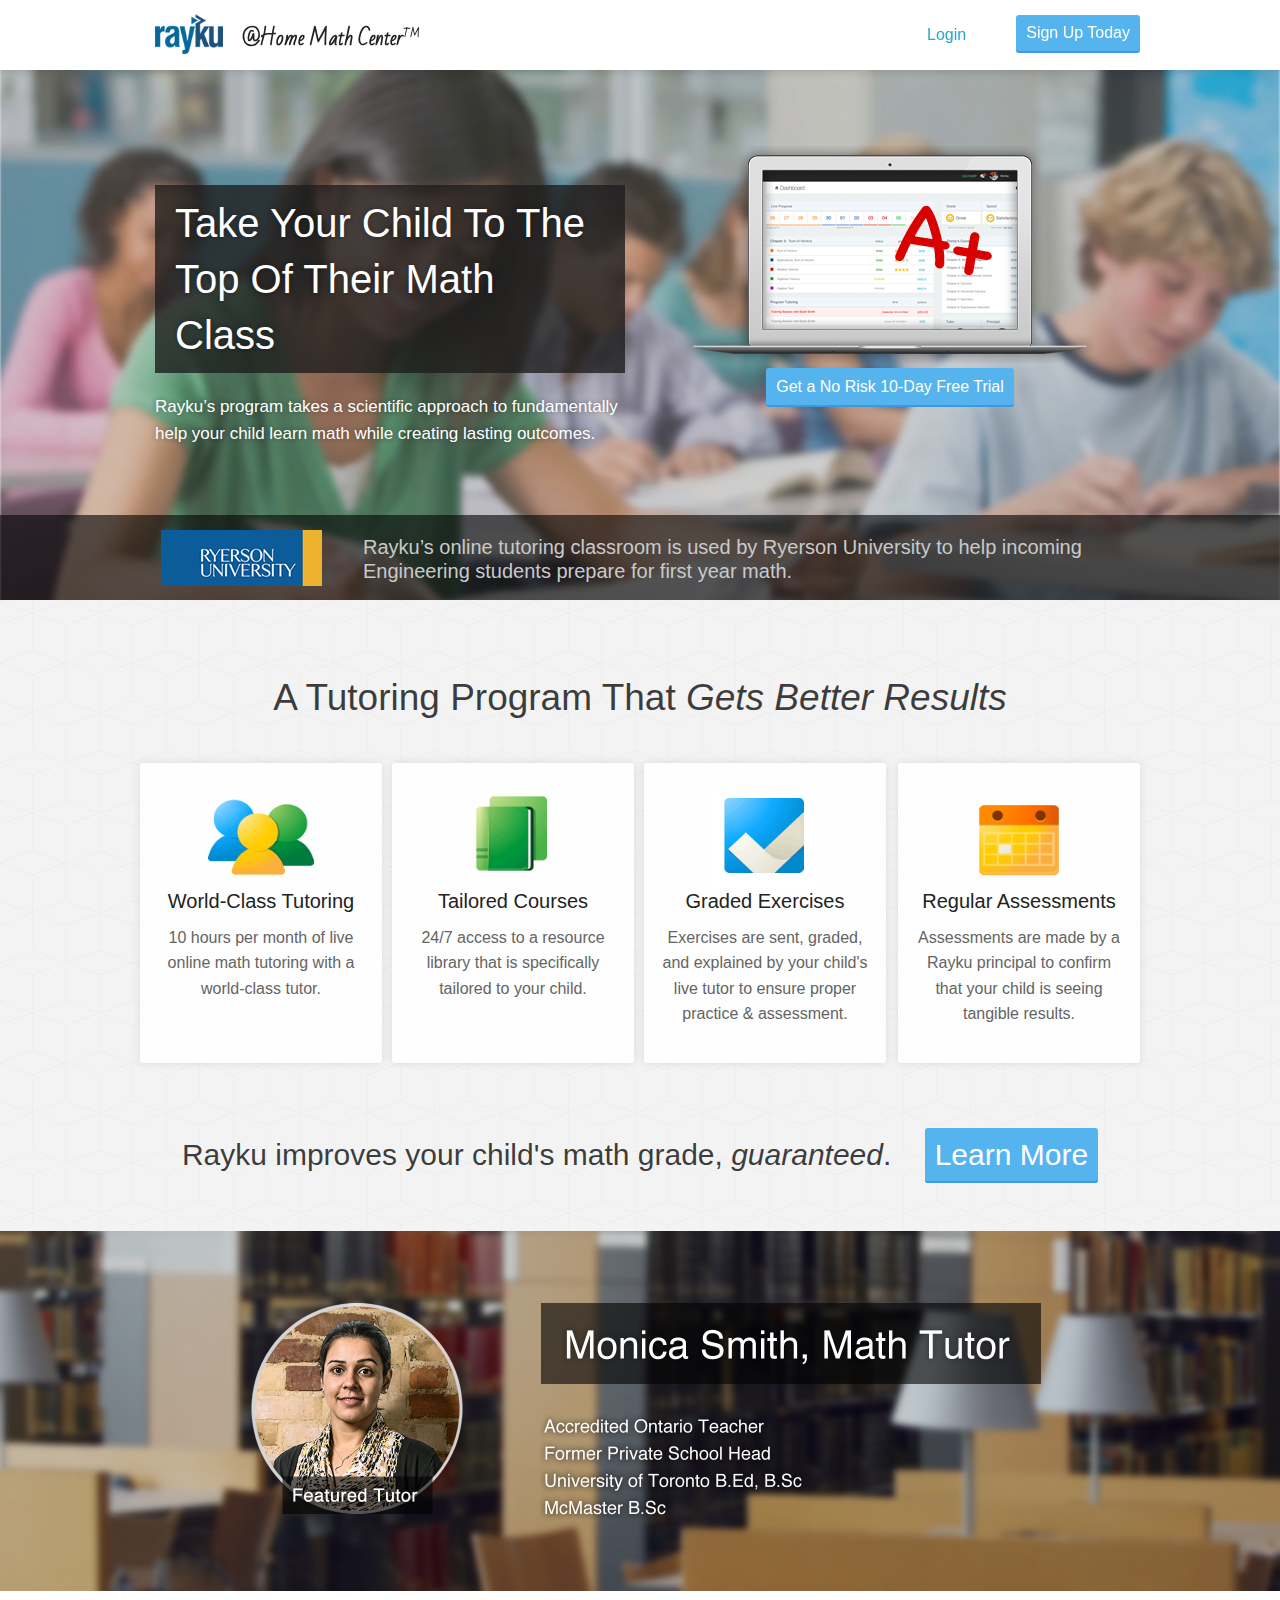
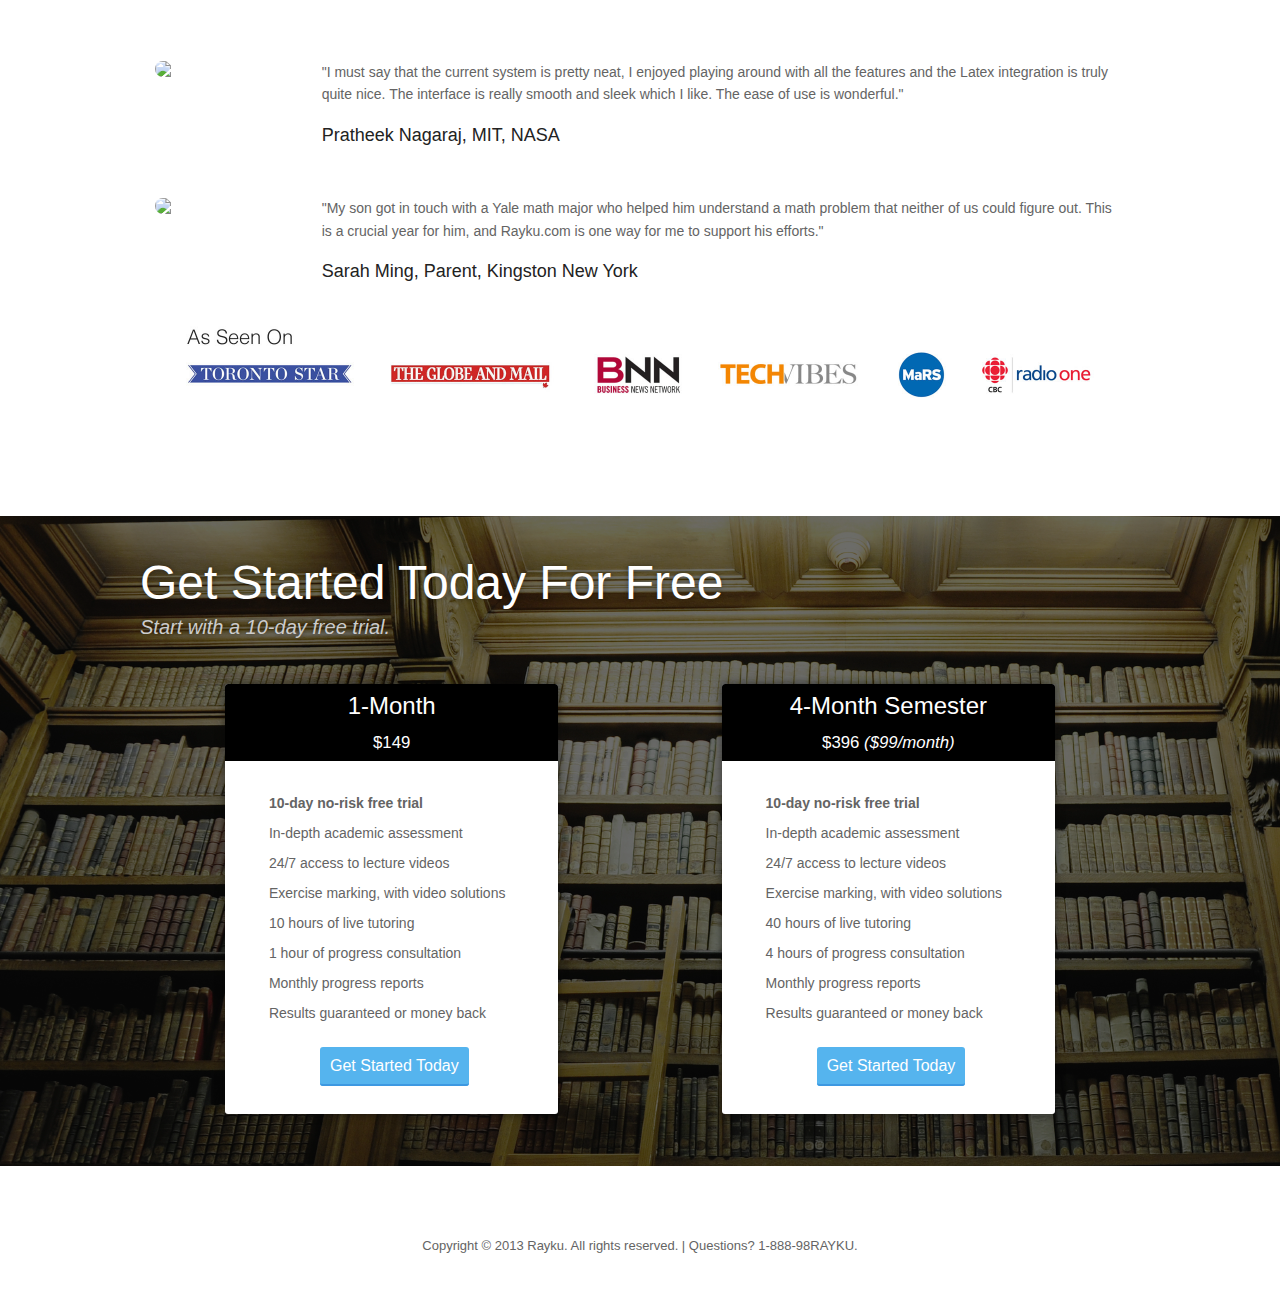
==== commit ee58009f: "Commiting changes from production" ====
--- a/index.html
+++ b/index.html
@@ -47,92 +47,20 @@
           <div class="large-5 columns logo">
         <h3 style="font-size:20px;"><img src="img/logo.png" width="79px" height="46px" style="margin-right:8px;">@Home Math Center<sup style="font-size:10px;">TM</sup></h3>
       </div>
-          <div class="large-5 large-offset-2 columns button-hold"><a data-reveal-id="registerModal" class="signup-button" style="margin-left:50px;float:right;">Sign Up Today</a> <span style="line-height:40px;"><a href="http://rayku.com/login" target="_blank">Login</a></span> </div>
+          <div class="large-5 large-offset-2 columns button-hold"><a data-reveal-id="registerModal" class="signup-button" style="margin-left:50px;float:right;">Sign Up Today</a> <span style="line-height:40px;"><a href="http://mathcenter.rayku.com/app/#/login" target="_blank">Login</a></span> </div>
         </div>
   </header>
       <section id="banner">
     <div class="banner-area"> <img src="img/children.jpg"> </div>
   </section>
       <section id="banner-overlay">
-    <div class="row">
-          <div class="large-6 columns"><img src="img/seewhat.png" style="position:absolute;left:10%;margin-top:50px;width:500px;"></div>
-          <div class="large-6 overlay-text columns" style="width:500px;">
-        <div id="questions">
-              <div id="question1">
-            <p>Answer <span class="blue">3 short questions</span> to see what Rayku tutoring can do to improve your child's math grade.</p>
-            <p>School year:
-                  <select name="act_school_year" act="true">
-                <option value="9">grade 6</option>
-                <option value="9">grade 7</option>
-                <option value="9">grade 8</option>
-                <option value="9">grade 9</option>
-                <option value="10">grade 10</option>
-                <option value="11">grade 11</option>
-                <option value="11">grade 12</option>
-              </select>
-                  <input type="hidden" name="school_year" value="" />
-                </p>
-            <p><a class="continue-button" id="continue1">CONTINUE</a></p>
-          </div>
-              <div id="question2" class="hide">
-            <p>My child is currently getting a
-                  <select name="act_child_get" act="true">
-                <option value="D-">D-</option>
-                <option value="D">D</option>
-                <option value="D+">D+</option>
-                <option value="C-">C-</option>
-                <option value="C">C</option>
-                <option value="C+">C+</option>
-                <option value="B-">B-</option>
-                <option value="B">B</option>
-                <option value="B+">B+</option>
-                <option value="A-">A-</option>
-                <option value="A">A</option>
-              </select>
-                  <input type="hidden" name="child_get" value=""/>
-                  in their math class, and is trying to get to
-                  <select name="act_child_want" act="true">
-                <option value="D">D</option>
-                <option value="D+">D+</option>
-                <option value="C-">C-</option>
-                <option value="C">C</option>
-                <option value="C+">C+</option>
-                <option value="B-">B-</option>
-                <option value="B">B</option>
-                <option value="B+">B+</option>
-                <option value="A-">A-</option>
-                <option value="A">A</option>
-                <option value="A+">A+</option>
-              </select>
-                  <input type="hidden" name="child_want" value=""/>
-                </p>
-            <p><a class="continue-button" id="continue2">CONTINUE</a><a class="back-button" id="back2">BACK</a></p>
-          </div>
-              <div id="question3" class="hide">
-            <p>My child can commit up to
-                  <select name="act_child_commit" act="true">
-                <option value="1">1 hour</option>
-                <option value="2.5">2.5 hours</option>
-                <option value="5">5 hours</option>
-              </select>
-                  <input type="hidden" name="child_commit" value=""/>
-                  per week for tutoring.</p>
-            <p><a class="continue-button" id="continue3">FINISH</a><a class="back-button" id="back3">BACK</a></p>
-          </div>
-              <div id="results" class="hide">
-            <h4>With Rayku Tutoring, take your child from</h4>
-            <h5><span id="show_child_get">B-</span> to <span id="show_child_want">B+</span> in <span id="show_time">3 months</span>*</h5>
-            <p class="info">Rayku takes a scientific approach to help your child improve their grades, <em>or your money back</em>.</p>
-            <p class="info">Try Rayku @Home Math Center<sup style="font-size:10px">TM</sup> <strong>for free for the first 10 days</strong>, and begin improving your child's math grade.</p>
-            <p style="margin-top:25px;"><a data-reveal-id="registerModal" class="signup-button">Start Today</a> &nbsp;&nbsp;&nbsp;<a class="learn-more-button" id="learnmore" href="#marketing">Learn More</a></p>
-          </div>
-            </div>
-        <div id="disclaimer">
-              <p>*This is a preliminary assessment based on limited variables, and should be used for
-            informational purposes only. A full assessment will be done by a Rayku tutor.</p>
-            </div>
-      </div>
-        </div>
+    	<div class="row">
+    		<div class="large-6 overlay-text columns" style="width:500px;">
+    			<h3>Take Your Child To The<br>Top Of Their Math Class</h3>
+    			<p style="font-size:17px;">Rayku&rsquo;s program takes a scientific approach to fundamentally help your child learn math while creating lasting outcomes.</p>
+    		</div>
+            <div class="large-6 columns" style="height:230px;margin-top:20px;" align="center"><img src="/img/screen-top.png"><br><br><a data-reveal-id="registerModal" class="signup-button">Get a No Risk 10-Day Free Trial</a></div>
+    	</div> 
   </section>
       <section id="banner-overlay-logos">
     <div class="row">
--- a/css/stylesheet.css
+++ b/css/stylesheet.css
@@ -225,7 +225,7 @@
     background: rgba(30, 30, 30, 0.8);
     font-size: 2.5em;
     padding: 10px 20px;
-    margin-top: 30px;
+    margin-top: 60px;
 }
 
 #banner-overlay-logos {
